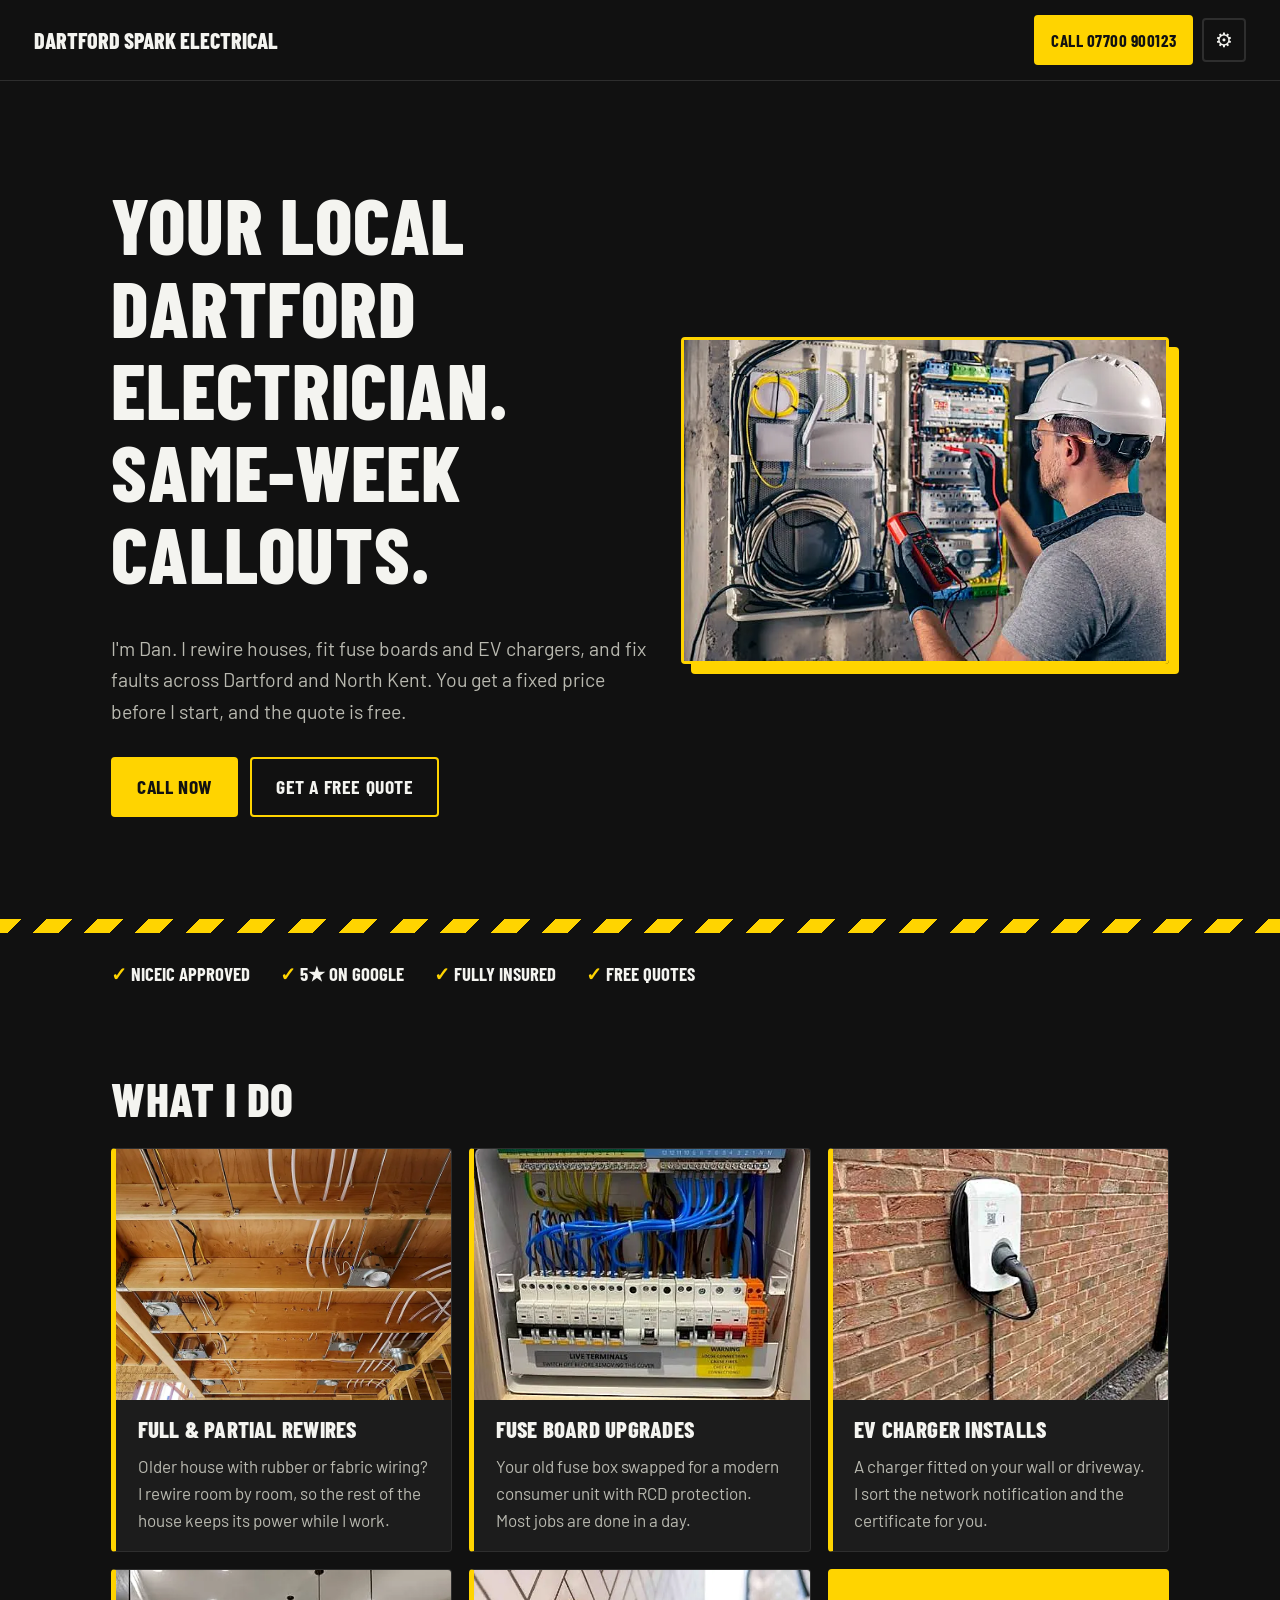
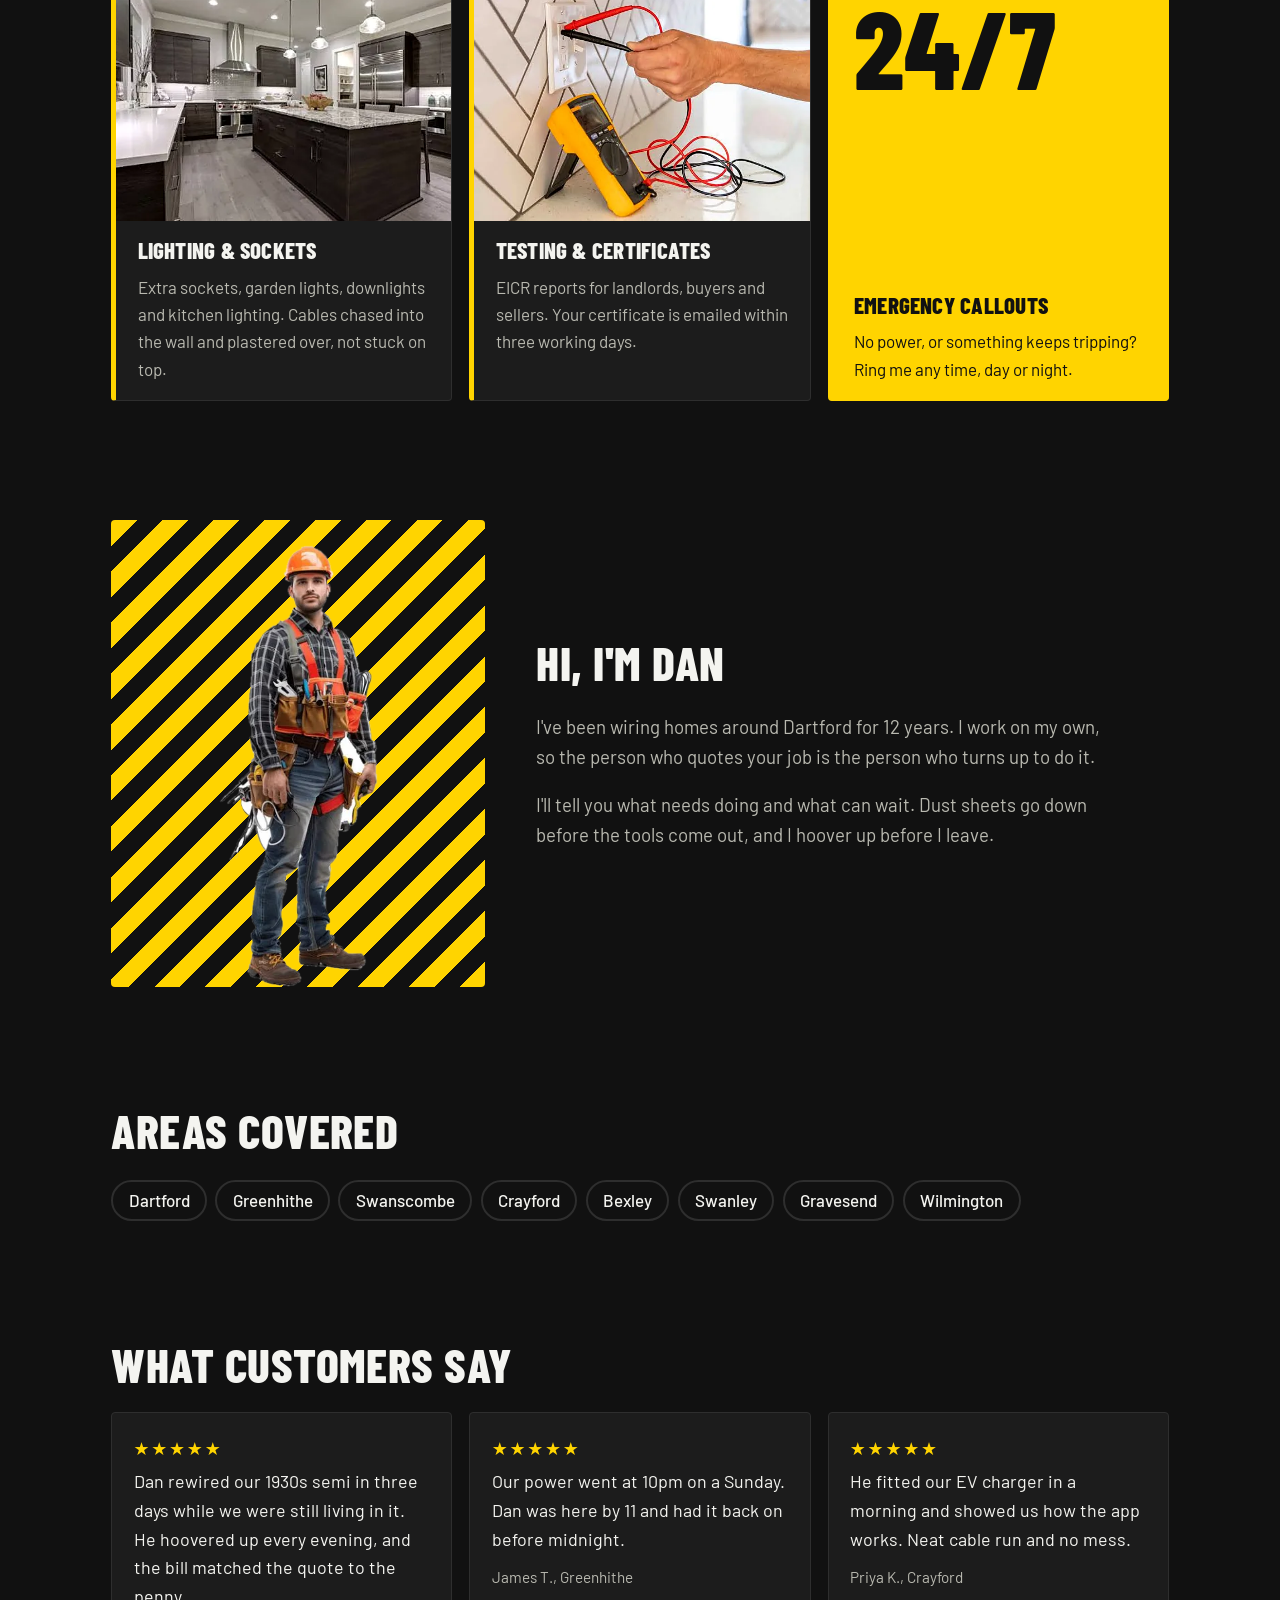
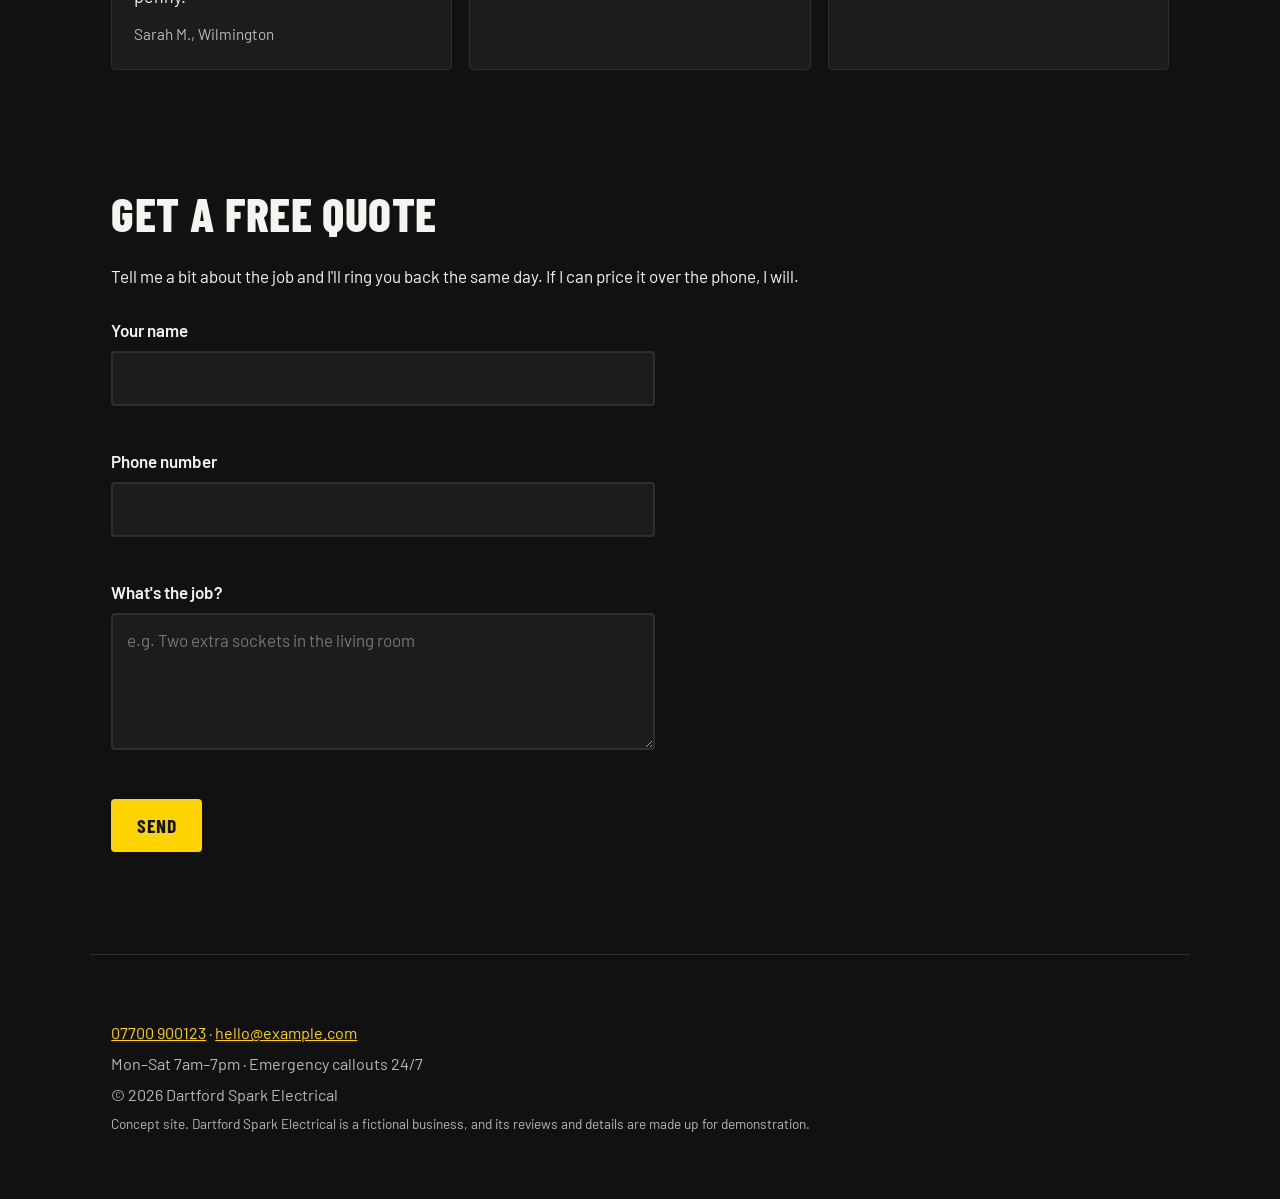
==== dartford-spark/index.html @ 2b844f38 "Add websites folder with Dartford Spark demo" ====
<!DOCTYPE html>
<html lang="en">
<head>
  <meta charset="UTF-8">
  <meta name="viewport" content="width=device-width, initial-scale=1.0">
  <title>Dartford Spark Electrical | Local Electrician in Dartford</title>
  <meta name="description" content="Friendly, fully insured local electrician covering Dartford and North Kent. Rewires, fuse boards, EV chargers and 24/7 emergency callouts. Free quotes.">
  <link rel="preconnect" href="https://fonts.googleapis.com">
  <link rel="preconnect" href="https://fonts.gstatic.com" crossorigin>
  <link href="https://fonts.googleapis.com/css2?family=Barlow:wght@400;500;600&family=Barlow+Condensed:wght@600;700;800&display=swap" rel="stylesheet">
  <meta name="theme-color" content="#111111">
  <link rel="icon" href="data:image/svg+xml,%3Csvg xmlns='http://www.w3.org/2000/svg' viewBox='0 0 32 32'%3E%3Crect width='32' height='32' rx='4' fill='%23111'/%3E%3Cpath d='M18 3 7 18h7l-2 11 11-15h-7z' fill='%23ffd400'/%3E%3C/svg%3E">
  <link rel="stylesheet" href="style.css">
  <script src="script.js" defer></script>
</head>
<body>

  <a href="#main" class="skip-link">Skip to content</a>

  <header class="site-header">
    <a href="#" class="logo">Dartford Spark Electrical</a>
    <div class="header-actions">
      <a href="tel:+447700900123" class="btn btn-call">Call 07700 900123</a>
      <button type="button" class="btn-settings" id="settings-toggle" aria-expanded="false" aria-controls="settings-panel" aria-label="Display settings">⚙</button>
    </div>

    <div class="settings-panel" id="settings-panel" hidden>
      <h2 class="settings-title">Display settings</h2>

      <fieldset>
        <legend>Theme</legend>
        <label><input type="radio" name="theme" value="dark"> Dark</label>
        <label><input type="radio" name="theme" value="light"> Light</label>
      </fieldset>

      <fieldset>
        <legend>Text size</legend>
        <label><input type="radio" name="textsize" value="normal"> Normal</label>
        <label><input type="radio" name="textsize" value="large"> Large</label>
      </fieldset>

      <fieldset>
        <legend>Motion</legend>
        <label><input type="checkbox" name="reducemotion" id="reducemotion"> Reduce animations</label>
      </fieldset>

      <button type="button" class="btn btn-outline btn-small" id="settings-close">Done</button>
    </div>
  </header>

  <main id="main">

    <section class="hero">
      <div class="hero-text">
      <h1>Your local Dartford electrician. Same-week callouts.</h1>
      <p class="hero-sub">I'm Dan. I rewire houses, fit fuse boards and EV chargers, and fix faults across Dartford and North Kent. You get a fixed price before I start, and the quote is free.</p>
      <div class="hero-buttons">
        <a href="tel:+447700900123" class="btn btn-call">Call now</a>
        <a href="#quote" class="btn btn-outline">Get a free quote</a>
      </div>
      </div>
      <img class="hero-img" src="images/hero.webp" width="678" height="452" fetchpriority="high" alt="Electrician testing a fuse board with a multimeter">
    </section>

    <div class="hazard" aria-hidden="true"></div>

    <section class="trust">
      <ul>
        <li>NICEIC approved</li>
        <li>5★ on Google</li>
        <li>Fully insured</li>
        <li>Free quotes</li>
      </ul>
    </section>

    <section class="services" id="services">
      <h2>What I do</h2>
      <div class="service-grid">
        <article class="service-card">
          <img src="images/rewire.webp" width="800" height="600" alt="New wiring running through ceiling joists" loading="lazy">
          <h3>Full &amp; partial rewires</h3>
          <p>Older house with rubber or fabric wiring? I rewire room by room, so the rest of the house keeps its power while I work.</p>
        </article>
        <article class="service-card">
          <img src="images/fuseboard.webp" width="466" height="349" alt="Newly fitted consumer unit" loading="lazy">
          <h3>Fuse board upgrades</h3>
          <p>Your old fuse box swapped for a modern consumer unit with RCD protection. Most jobs are done in a day.</p>
        </article>
        <article class="service-card">
          <img src="images/ev-charger.webp" width="387" height="290" alt="Home EV charger fitted on a brick wall" loading="lazy">
          <h3>EV charger installs</h3>
          <p>A charger fitted on your wall or driveway. I sort the network notification and the certificate for you.</p>
        </article>
        <article class="service-card">
          <img src="images/lighting.webp" width="486" height="365" alt="Modern kitchen with pendant and down lights" loading="lazy">
          <h3>Lighting &amp; sockets</h3>
          <p>Extra sockets, garden lights, downlights and kitchen lighting. Cables chased into the wall and plastered over, not stuck on top.</p>
        </article>
        <article class="service-card">
          <img src="images/testing.webp" width="602" height="452" alt="Testing a socket with a multimeter" loading="lazy">
          <h3>Testing &amp; certificates</h3>
          <p>EICR reports for landlords, buyers and sellers. Your certificate is emailed within three working days.</p>
        </article>
        <article class="service-card service-card-emergency">
          <div class="emergency-badge" aria-hidden="true">24/7</div>
          <h3>Emergency callouts</h3>
          <p>No power, or something keeps tripping? Ring me any time, day or night.</p>
        </article>
      </div>
    </section>

    <section class="about" id="about">
      <div class="about-photo">
        <img src="images/about.webp" width="237" height="658" alt="Dan, the electrician behind Dartford Spark" loading="lazy">
      </div>
      <div class="about-text">
        <h2>Hi, I'm Dan</h2>
        <p>I've been wiring homes around Dartford for 12 years. I work on my own, so the person who quotes your job is the person who turns up to do it.</p>
        <p>I'll tell you what needs doing and what can wait. Dust sheets go down before the tools come out, and I hoover up before I leave.</p>
      </div>
    </section>

    <section class="areas" id="areas">
      <h2>Areas covered</h2>
      <ul class="area-list">
        <li>Dartford</li>
        <li>Greenhithe</li>
        <li>Swanscombe</li>
        <li>Crayford</li>
        <li>Bexley</li>
        <li>Swanley</li>
        <li>Gravesend</li>
        <li>Wilmington</li>
      </ul>
    </section>

    <section class="reviews" id="reviews">
      <h2>What customers say</h2>
      <blockquote class="review">
        <p>Dan rewired our 1930s semi in three days while we were still living in it. He hoovered up every evening, and the bill matched the quote to the penny.</p>
        <cite>Sarah M., Wilmington</cite>
      </blockquote>
      <blockquote class="review">
        <p>Our power went at 10pm on a Sunday. Dan was here by 11 and had it back on before midnight.</p>
        <cite>James T., Greenhithe</cite>
      </blockquote>
      <blockquote class="review">
        <p>He fitted our EV charger in a morning and showed us how the app works. Neat cable run and no mess.</p>
        <cite>Priya K., Crayford</cite>
      </blockquote>
    </section>

    <section class="quote" id="quote">
      <h2>Get a free quote</h2>
      <p>Tell me a bit about the job and I'll ring you back the same day. If I can price it over the phone, I will.</p>
      <form action="https://formspree.io/f/xzedyzlo" method="POST" class="quote-form" id="quote-form" novalidate>
        <input type="hidden" name="_subject" value="New quote request from the website">
        <input type="text" name="_gotcha" class="trap" tabindex="-1" autocomplete="off" aria-hidden="true">
        <label for="name">Your name</label>
        <input type="text" id="name" name="name" autocomplete="name" required aria-describedby="name-error">
        <p class="field-error" id="name-error"></p>

        <label for="phone">Phone number</label>
        <input type="tel" id="phone" name="phone" autocomplete="tel" inputmode="tel" required aria-describedby="phone-error">
        <p class="field-error" id="phone-error"></p>

        <label for="job">What's the job?</label>
        <textarea id="job" name="job" rows="4" required aria-describedby="job-error" placeholder="e.g. Two extra sockets in the living room"></textarea>
        <p class="field-error" id="job-error"></p>

        <button type="submit" class="btn btn-call">Send</button>
        <p class="form-message" id="form-message" aria-live="polite"></p>
      </form>
    </section>

  </main>

  <footer class="site-footer">
    <p><a href="tel:+447700900123">07700 900123</a> · <a href="mailto:hello@example.com">hello@example.com</a></p>
    <p>Mon–Sat 7am–7pm · Emergency callouts 24/7</p>
    <p>© <span id="year">2026</span> Dartford Spark Electrical</p>
    <p class="demo-note">Concept site. Dartford Spark Electrical is a fictional business, and its reviews and details are made up for demonstration.</p>
  </footer>

</body>
</html>
---- dartford-spark/style.css ----
:root {
  --bg: #111111;
  --surface: #1c1c1c;
  --text: #f4f4f0;
  --muted: #b9b9b0;
  --border: #2e2e2e;
  --yellow: #ffd400;
  --on-yellow: #111111;
  --accent-text: #ffd400;
  --focus: #ffd400;
  --outline-border: #ffd400;
  --error: #ff8a7a;
  --stripes: repeating-linear-gradient(-45deg, var(--yellow) 0 18px, #111111 18px 36px);

  --font-head: "Barlow Condensed", "Arial Narrow", sans-serif;
  --font-body: "Barlow", system-ui, sans-serif;
  --base-size: 17px;
  --radius: 4px;
  --speed: 0.2s;
  --max: 1100px;
}

:root[data-theme="light"] {
  --bg: #f7f6f1;
  --surface: #ffffff;
  --text: #141414;
  --muted: #4d4d48;
  --border: #d4d2c9;
  --accent-text: #7a6000;
  --focus: #111111;
  --outline-border: #111111;
  --error: #b3261e;
}

:root[data-textsize="large"] { --base-size: 20px; }

:root[data-motion="reduce"] { --speed: 0s; scroll-behavior: auto; }
@media (prefers-reduced-motion: reduce) {
  :root { --speed: 0s; scroll-behavior: auto; }
}

*, *::before, *::after { box-sizing: border-box; }

html {
  font-size: var(--base-size);
  scroll-behavior: smooth;
  scroll-padding-top: 5rem;
}

body {
  margin: 0;
  background: var(--bg);
  color: var(--text);
  font-family: var(--font-body);
  line-height: 1.6;
  transition: background var(--speed), color var(--speed);
}

h1, h2, h3 {
  font-family: var(--font-head);
  font-weight: 800;
  line-height: 1.05;
  text-transform: uppercase;
  letter-spacing: 0.01em;
  margin: 0 0 0.5em;
}
h1 { font-size: clamp(2.4rem, 9vw, 4.6rem); }
h2 { font-size: clamp(1.8rem, 6vw, 2.8rem); }
h3 { font-size: 1.35rem; }

a { color: var(--accent-text); }
img { max-width: 100%; }

:focus-visible {
  outline: 3px solid var(--focus);
  outline-offset: 3px;
}

.skip-link {
  position: absolute;
  left: 1rem;
  top: -4rem;
  z-index: 20;
  background: var(--yellow);
  color: var(--on-yellow);
  font-weight: 600;
  padding: 0.6rem 1rem;
  border-radius: var(--radius);
}
.skip-link:focus { top: 0.75rem; }

main > section,
.site-footer {
  padding: 3.5rem 1.25rem;
  max-width: var(--max);
  margin: 0 auto;
}

.btn {
  display: inline-block;
  font-family: var(--font-head);
  font-weight: 700;
  font-size: 1.15rem;
  text-transform: uppercase;
  text-decoration: none;
  letter-spacing: 0.03em;
  padding: 0.75rem 1.4rem;
  border-radius: var(--radius);
  border: 2px solid var(--yellow);
  cursor: pointer;
  transition: transform var(--speed), background var(--speed), color var(--speed);
}
.btn:hover { transform: translateY(-2px); }
.btn-call { background: var(--yellow); color: var(--on-yellow); }
.btn-outline { background: transparent; color: var(--text); border-color: var(--outline-border); }
.btn-outline:hover { background: var(--yellow); color: var(--on-yellow); border-color: var(--yellow); }
.btn-small { font-size: 1rem; padding: 0.5rem 1rem; }

.site-header {
  position: sticky;
  top: 0;
  z-index: 10;
  display: flex;
  align-items: center;
  justify-content: space-between;
  gap: 0.75rem;
  padding: 0.75rem 1.25rem;
  background: var(--bg);
  border-bottom: 1px solid var(--border);
}
.logo {
  font-family: var(--font-head);
  font-weight: 800;
  font-size: 1.3rem;
  text-transform: uppercase;
  text-decoration: none;
  color: var(--text);
  line-height: 1;
}
.header-actions { display: flex; align-items: center; gap: 0.5rem; }
.header-actions .btn { font-size: 1rem; padding: 0.55rem 0.9rem; }

@media (max-width: 420px) {
  .header-actions .btn-call { font-size: 0; }
  .header-actions .btn-call::after { content: "Call"; font-size: 1rem; }
}

.btn-settings {
  background: transparent;
  color: var(--text);
  border: 2px solid var(--border);
  border-radius: var(--radius);
  font-size: 1.2rem;
  width: 2.6rem;
  height: 2.6rem;
  cursor: pointer;
}
.btn-settings[aria-expanded="true"] { border-color: var(--outline-border); }

.settings-panel {
  position: absolute;
  top: 100%;
  right: 1.25rem;
  width: min(18rem, calc(100vw - 2.5rem));
  background: var(--surface);
  border: 2px solid var(--outline-border);
  border-radius: var(--radius);
  padding: 1.1rem 1.25rem;
  box-shadow: 0 12px 30px rgba(0, 0, 0, 0.35);
}
.settings-panel[hidden] { display: none; }
.settings-title { font-size: 1.4rem; }
.settings-panel fieldset { border: none; padding: 0; margin: 0 0 1rem; }
.settings-panel legend {
  font-weight: 600;
  color: var(--muted);
  font-size: 0.85rem;
  text-transform: uppercase;
  letter-spacing: 0.05em;
  margin-bottom: 0.3rem;
}
.settings-panel label { display: block; padding: 0.2rem 0; cursor: pointer; }
.settings-panel input { accent-color: var(--yellow); margin-right: 0.4rem; }

.hero {
  display: grid;
  gap: 2rem;
  align-items: center;
  padding-top: 4rem;
  padding-bottom: 4rem;
}
.hero h1 { max-width: 14ch; }
.hero-sub {
  font-size: 1.15rem;
  color: var(--muted);
  max-width: 34rem;
  margin: 0 0 1.75rem;
}
.hero-buttons { display: flex; flex-wrap: wrap; gap: 0.75rem; }
.hero-img {
  display: block;
  width: 100%;
  height: auto;
  border-radius: var(--radius);
  border: 3px solid var(--yellow);
  box-shadow: 10px 10px 0 var(--yellow);
}

.hazard { height: 14px; background: var(--stripes); }

.trust { padding-top: 1.5rem; padding-bottom: 1.5rem; }
.trust ul {
  list-style: none;
  margin: 0;
  padding: 0;
  display: flex;
  flex-wrap: wrap;
  gap: 0.6rem 1.75rem;
  font-family: var(--font-head);
  font-weight: 700;
  font-size: 1.1rem;
  text-transform: uppercase;
}
.trust li::before { content: "✓ "; color: var(--accent-text); }

.service-grid { display: grid; grid-template-columns: 1fr; gap: 1rem; }
.service-card {
  overflow: hidden;
  background: var(--surface);
  border: 1px solid var(--border);
  border-left: 5px solid var(--yellow);
  border-radius: var(--radius);
  padding: 1.25rem 1.25rem 1rem;
}
.service-card img {
  display: block;
  width: calc(100% + 2.5rem);
  max-width: none;
  height: auto;
  aspect-ratio: 4 / 3;
  object-fit: cover;
  margin: -1.25rem -1.25rem 1rem;
}
.service-card p { margin: 0; color: var(--muted); }

.service-card-emergency {
  display: flex;
  flex-direction: column;
  background: var(--yellow);
  border-color: var(--yellow);
  color: var(--on-yellow);
}
.service-card-emergency p { color: var(--on-yellow); }
.emergency-badge {
  font-family: var(--font-head);
  font-weight: 800;
  font-size: clamp(4rem, 14vw, 6.5rem);
  line-height: 1;
  margin-bottom: auto;
  padding-bottom: 1rem;
}

.about { display: grid; gap: 1.5rem; }
.about-photo {
  display: flex;
  justify-content: center;
  max-width: 22rem;
  padding-top: 1.5rem;
  background: var(--stripes);
  border-radius: var(--radius);
}
.about-photo img { display: block; max-height: 26rem; width: auto; height: auto; }
.about-text p { color: var(--muted); max-width: 34rem; font-size: 1.1rem; }

.area-list {
  list-style: none;
  padding: 0;
  margin: 0;
  display: flex;
  flex-wrap: wrap;
  gap: 0.5rem;
}
.area-list li {
  border: 2px solid var(--border);
  border-radius: 999px;
  padding: 0.3rem 0.9rem;
  font-weight: 500;
}

.reviews { display: grid; gap: 1rem; }
.reviews h2 { margin-bottom: 0.25rem; }
.review {
  margin: 0;
  background: var(--surface);
  border-radius: var(--radius);
  padding: 1.25rem;
  border: 1px solid var(--border);
}
.review p { margin: 0 0 0.6rem; font-size: 1.05rem; }
.review p::before {
  content: "★★★★★";
  display: block;
  color: var(--accent-text);
  letter-spacing: 0.1em;
  margin-bottom: 0.3rem;
}
.review cite { color: var(--muted); font-style: normal; font-size: 0.9rem; }

.quote-form { display: grid; gap: 0.4rem; max-width: 32rem; }
.quote-form label { font-weight: 600; margin-top: 0.6rem; }
.quote-form input,
.quote-form textarea {
  font: inherit;
  color: var(--text);
  background: var(--surface);
  border: 2px solid var(--border);
  border-radius: var(--radius);
  padding: 0.7rem 0.8rem;
}
.quote-form input:focus,
.quote-form textarea:focus { border-color: var(--focus); outline: none; }
.quote-form [aria-invalid="true"] { border-color: var(--error); }
.field-error { margin: 0; min-height: 1.2em; font-size: 0.9rem; font-weight: 600; color: var(--error); }
.quote-form button { margin-top: 1rem; justify-self: start; }
.form-message { min-height: 1.6em; margin: 0.5rem 0 0; font-weight: 600; color: var(--accent-text); }
.form-message.is-error { color: var(--error); }
.quote-form button:disabled { opacity: 0.6; cursor: wait; }
.trap { position: absolute; left: -9999px; }

.site-footer {
  border-top: 1px solid var(--border);
  color: var(--muted);
  font-size: 0.95rem;
}
.site-footer p { margin: 0.3rem 0; }
.demo-note { font-size: 0.8rem; margin-top: 0.8rem; }

@media (min-width: 640px) {
  .service-grid { grid-template-columns: repeat(2, 1fr); }
  .reviews { grid-template-columns: repeat(3, 1fr); }
  .reviews h2 { grid-column: 1 / -1; }
}

@media (min-width: 860px) {
  .hero { grid-template-columns: 1.1fr 1fr; }
  .about { grid-template-columns: 22rem 1fr; gap: 3rem; align-items: center; }
}

@media (min-width: 960px) {
  .service-grid { grid-template-columns: repeat(3, 1fr); }
  .hero { padding-top: 6rem; padding-bottom: 6rem; }
  .site-header { padding: 0.9rem 2rem; }
}
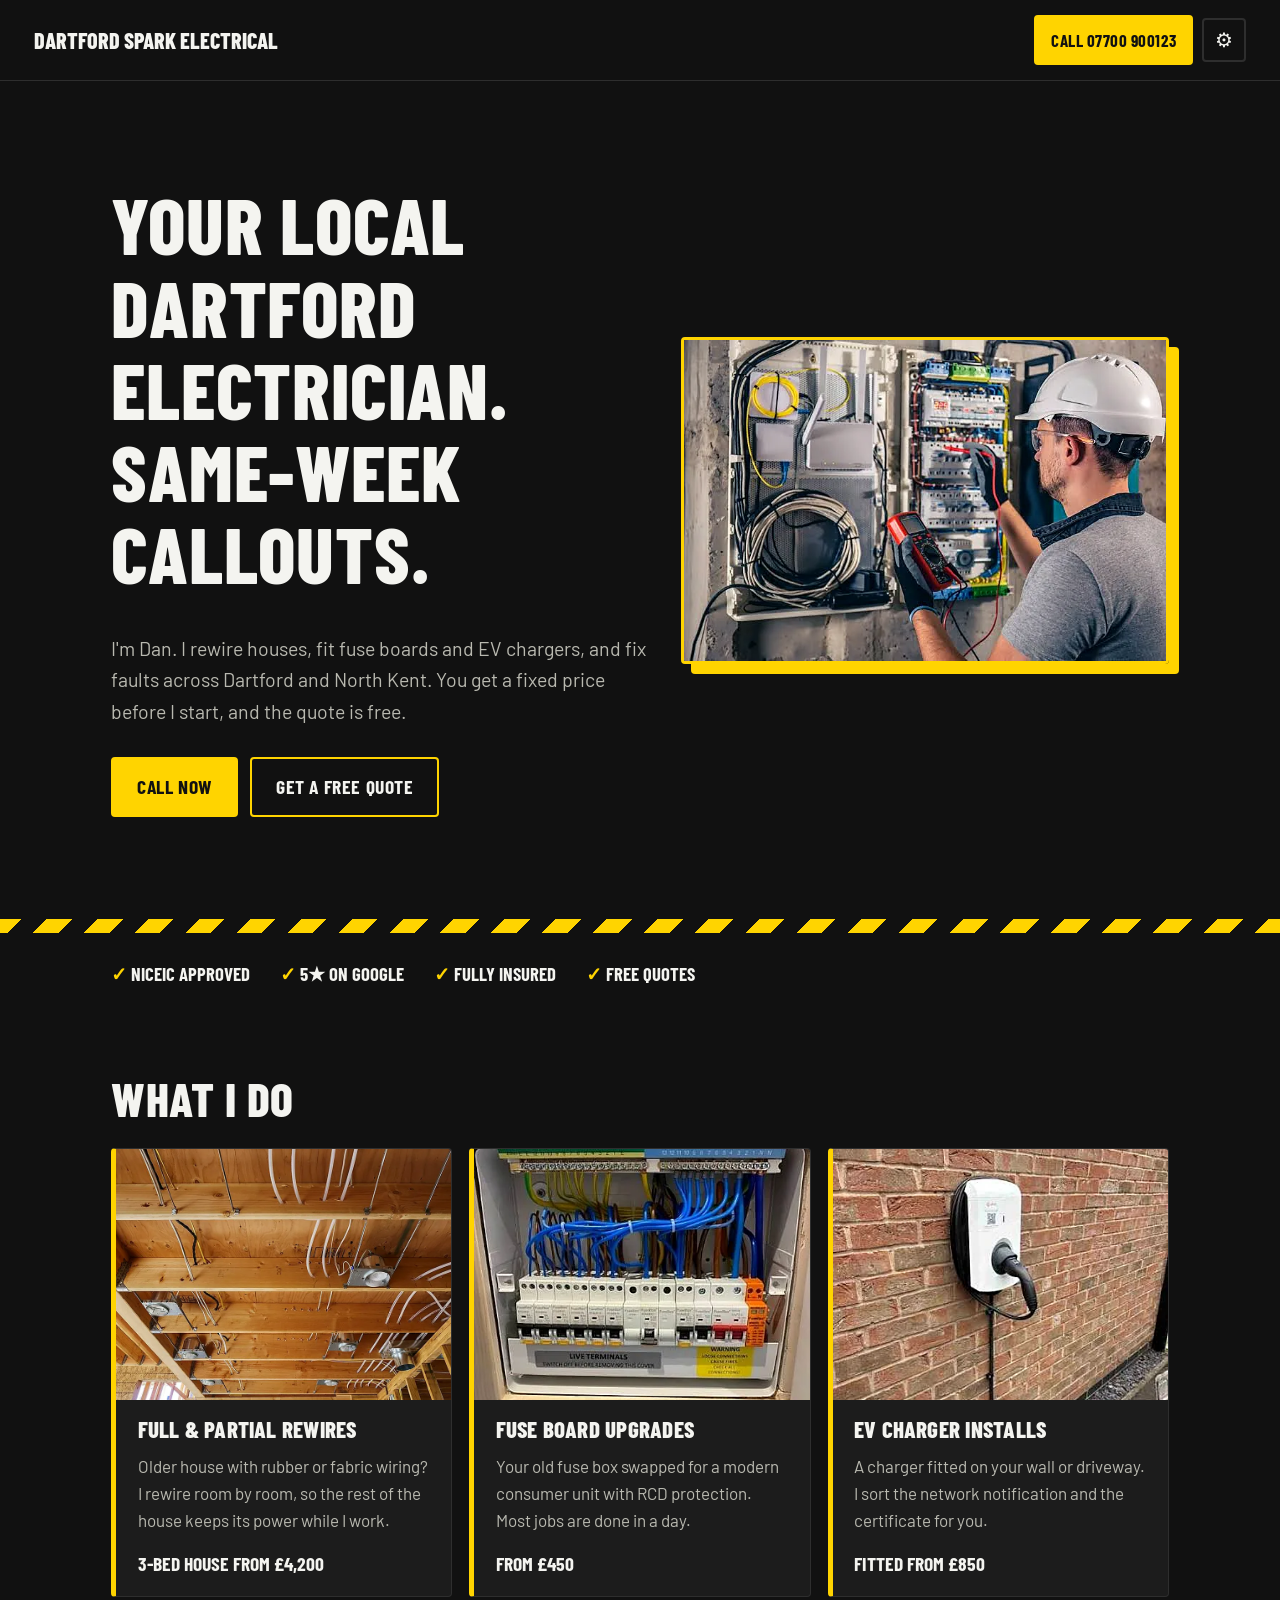
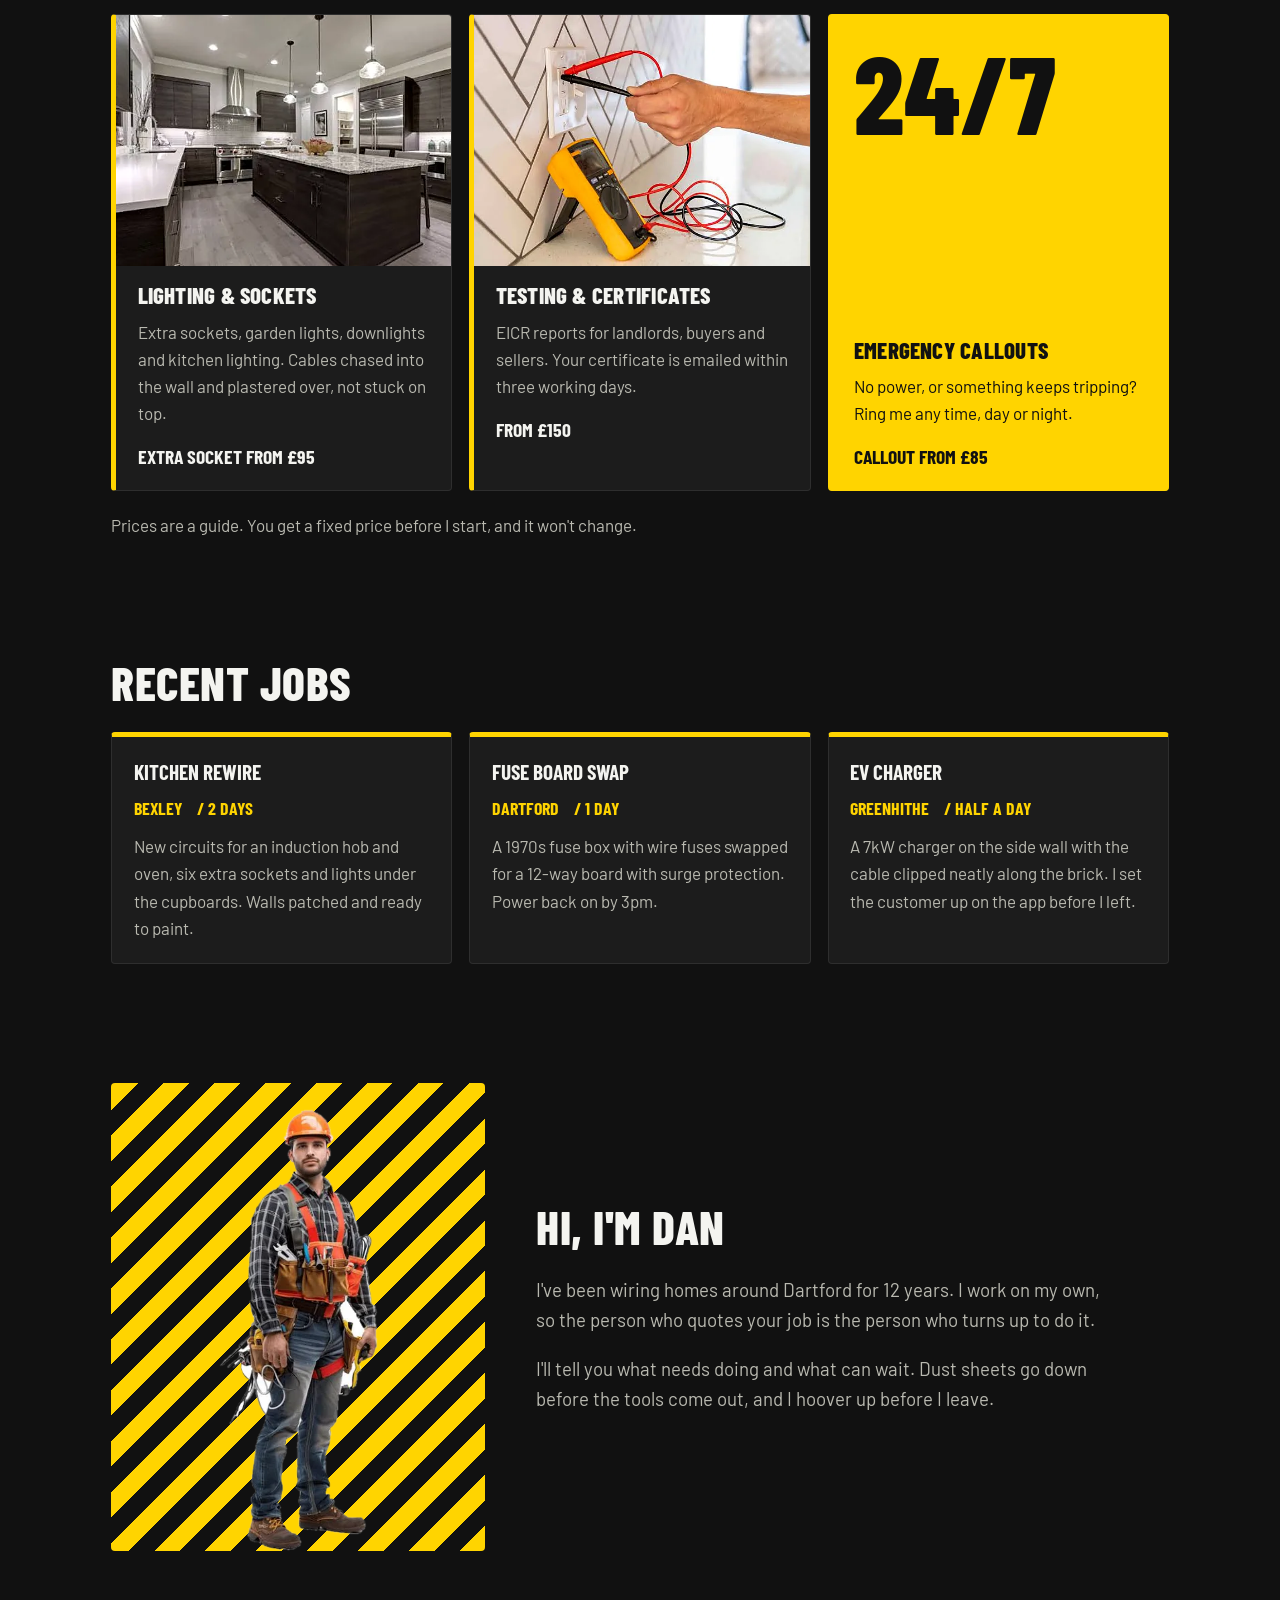
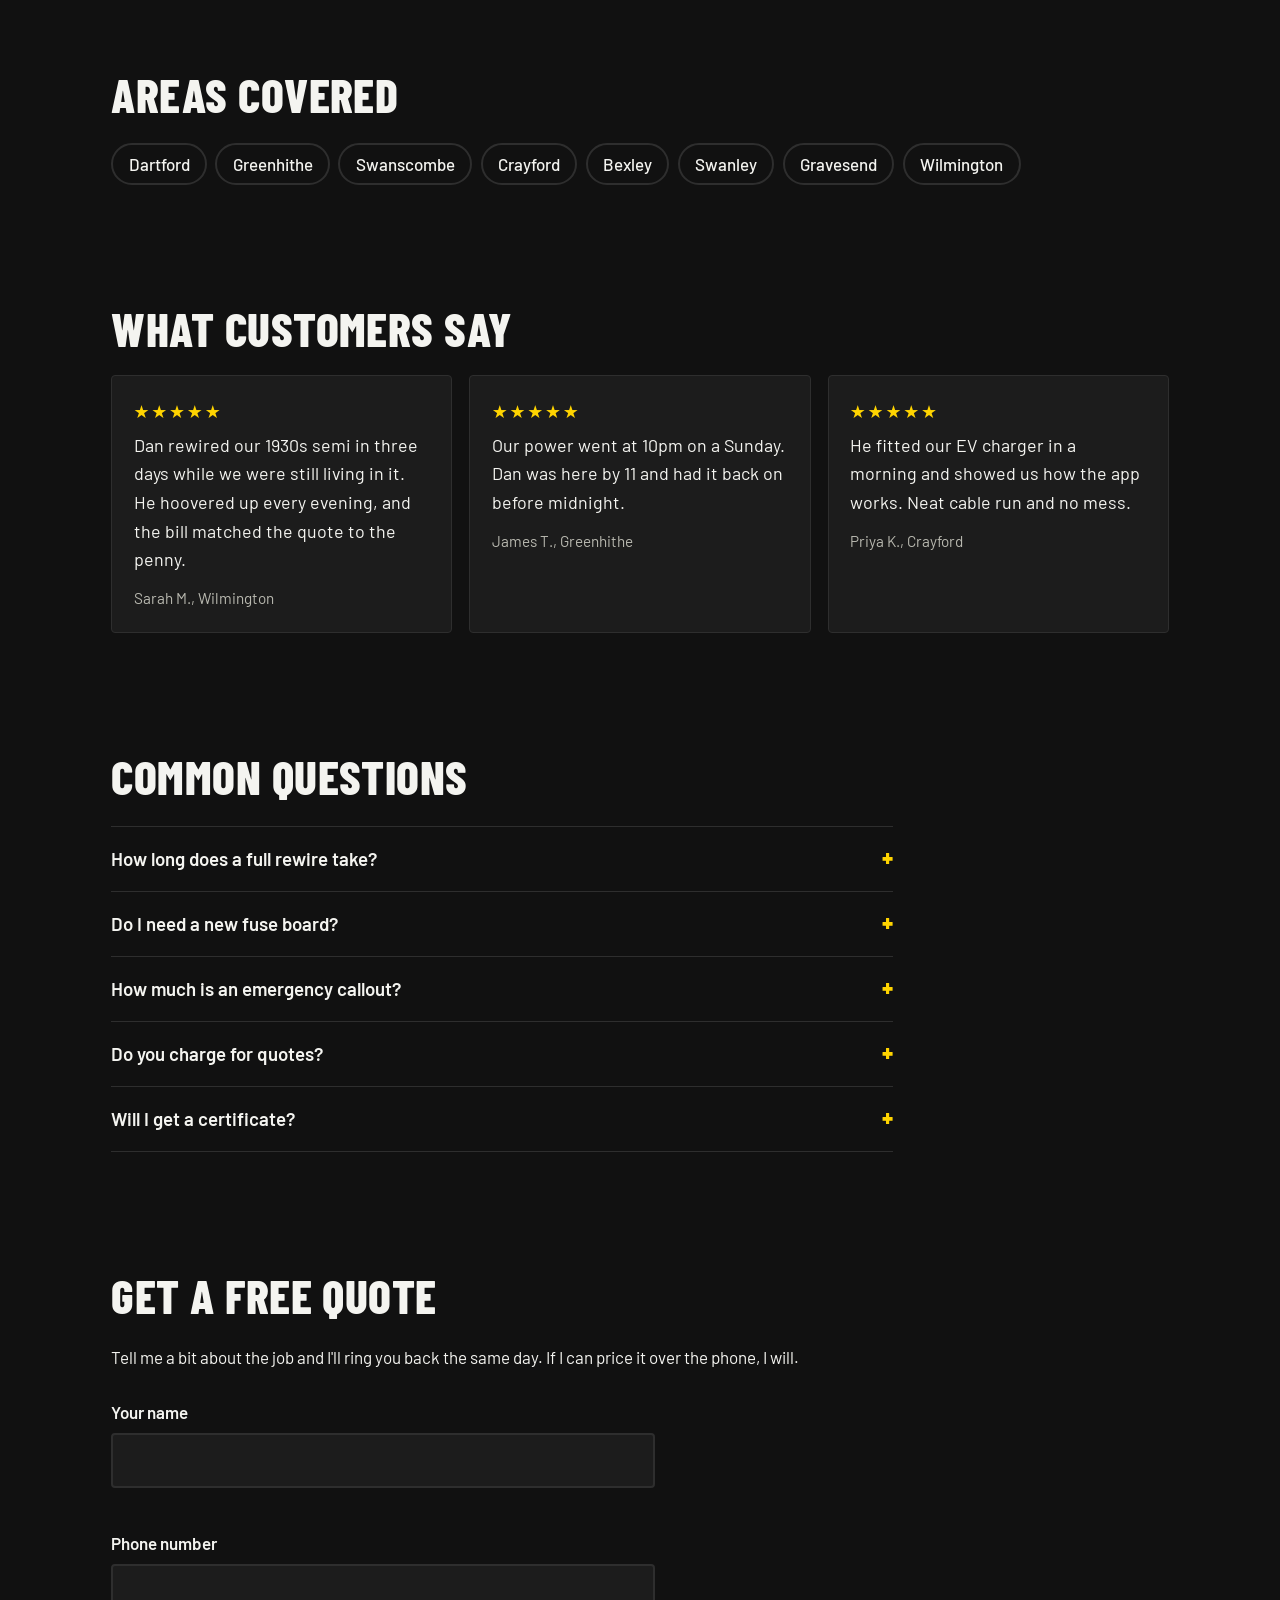
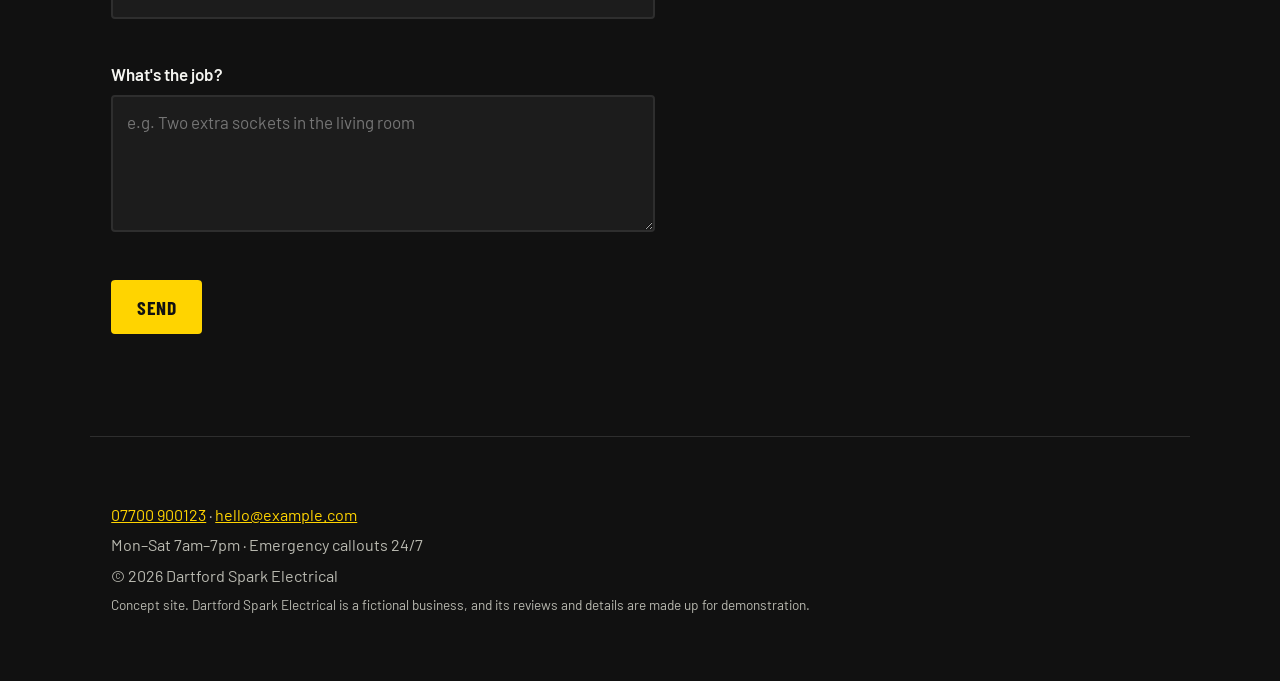
==== commit 4708b701: "what you changed" ====
--- a/dartford-spark/index.html
+++ b/dartford-spark/index.html
@@ -11,6 +11,30 @@
   <meta name="theme-color" content="#111111">
   <link rel="icon" href="data:image/svg+xml,%3Csvg xmlns='http://www.w3.org/2000/svg' viewBox='0 0 32 32'%3E%3Crect width='32' height='32' rx='4' fill='%23111'/%3E%3Cpath d='M18 3 7 18h7l-2 11 11-15h-7z' fill='%23ffd400'/%3E%3C/svg%3E">
   <link rel="stylesheet" href="style.css">
+  <script type="application/ld+json">
+  {
+    "@context": "https://schema.org",
+    "@type": "Electrician",
+    "name": "Dartford Spark Electrical",
+    "description": "Local electrician covering Dartford and North Kent. Rewires, fuse board upgrades, EV chargers, lighting, EICR testing and 24/7 emergency callouts.",
+    "telephone": "+447700900123",
+    "email": "hello@example.com",
+    "priceRange": "££",
+    "address": {
+      "@type": "PostalAddress",
+      "addressLocality": "Dartford",
+      "addressRegion": "Kent",
+      "addressCountry": "GB"
+    },
+    "areaServed": ["Dartford", "Greenhithe", "Swanscombe", "Crayford", "Bexley", "Swanley", "Gravesend", "Wilmington"],
+    "openingHoursSpecification": [{
+      "@type": "OpeningHoursSpecification",
+      "dayOfWeek": ["Monday", "Tuesday", "Wednesday", "Thursday", "Friday", "Saturday"],
+      "opens": "07:00",
+      "closes": "19:00"
+    }]
+  }
+  </script>
   <script src="script.js" defer></script>
 </head>
 <body>
@@ -80,33 +104,58 @@
           <img src="images/rewire.webp" width="800" height="600" alt="New wiring running through ceiling joists" loading="lazy">
           <h3>Full &amp; partial rewires</h3>
           <p>Older house with rubber or fabric wiring? I rewire room by room, so the rest of the house keeps its power while I work.</p>
+          <p class="price">3-bed house from £4,200</p>
         </article>
         <article class="service-card">
           <img src="images/fuseboard.webp" width="466" height="349" alt="Newly fitted consumer unit" loading="lazy">
           <h3>Fuse board upgrades</h3>
           <p>Your old fuse box swapped for a modern consumer unit with RCD protection. Most jobs are done in a day.</p>
+          <p class="price">From £450</p>
         </article>
         <article class="service-card">
           <img src="images/ev-charger.webp" width="387" height="290" alt="Home EV charger fitted on a brick wall" loading="lazy">
           <h3>EV charger installs</h3>
           <p>A charger fitted on your wall or driveway. I sort the network notification and the certificate for you.</p>
+          <p class="price">Fitted from £850</p>
         </article>
         <article class="service-card">
           <img src="images/lighting.webp" width="486" height="365" alt="Modern kitchen with pendant and down lights" loading="lazy">
           <h3>Lighting &amp; sockets</h3>
           <p>Extra sockets, garden lights, downlights and kitchen lighting. Cables chased into the wall and plastered over, not stuck on top.</p>
+          <p class="price">Extra socket from £95</p>
         </article>
         <article class="service-card">
           <img src="images/testing.webp" width="602" height="452" alt="Testing a socket with a multimeter" loading="lazy">
           <h3>Testing &amp; certificates</h3>
           <p>EICR reports for landlords, buyers and sellers. Your certificate is emailed within three working days.</p>
+          <p class="price">From £150</p>
         </article>
         <article class="service-card service-card-emergency">
           <div class="emergency-badge" aria-hidden="true">24/7</div>
           <h3>Emergency callouts</h3>
           <p>No power, or something keeps tripping? Ring me any time, day or night.</p>
-        </article>
-      </div>
+          <p class="price">Callout from £85</p>
+        </article>
+      </div>
+      <p class="price-note">Prices are a guide. You get a fixed price before I start, and it won't change.</p>
+    </section>
+
+    <section class="jobs" id="jobs">
+      <h2>Recent jobs</h2>
+      <ol class="job-list">
+        <li class="job">
+          <p class="job-meta"><span>Kitchen rewire</span><span>Bexley</span><span>2 days</span></p>
+          <p>New circuits for an induction hob and oven, six extra sockets and lights under the cupboards. Walls patched and ready to paint.</p>
+        </li>
+        <li class="job">
+          <p class="job-meta"><span>Fuse board swap</span><span>Dartford</span><span>1 day</span></p>
+          <p>A 1970s fuse box with wire fuses swapped for a 12-way board with surge protection. Power back on by 3pm.</p>
+        </li>
+        <li class="job">
+          <p class="job-meta"><span>EV charger</span><span>Greenhithe</span><span>Half a day</span></p>
+          <p>A 7kW charger on the side wall with the cable clipped neatly along the brick. I set the customer up on the app before I left.</p>
+        </li>
+      </ol>
     </section>
 
     <section class="about" id="about">
@@ -150,6 +199,30 @@
       </blockquote>
     </section>
 
+    <section class="faq" id="faq">
+      <h2>Common questions</h2>
+      <details>
+        <summary>How long does a full rewire take?</summary>
+        <p>A 3-bed house usually takes five to seven days. I work room by room, so you can keep living there while I do it.</p>
+      </details>
+      <details>
+        <summary>Do I need a new fuse board?</summary>
+        <p>If yours has wire fuses, no RCD switches, or a plastic case and it's older than about 2016, it's probably time. I'll look at it for free when I come round to quote.</p>
+      </details>
+      <details>
+        <summary>How much is an emergency callout?</summary>
+        <p>From £85, which covers the first hour. I'll tell you the price on the phone before I set off, so there are no surprises.</p>
+      </details>
+      <details>
+        <summary>Do you charge for quotes?</summary>
+        <p>No. Quotes are free and there's no pressure to book.</p>
+      </details>
+      <details>
+        <summary>Will I get a certificate?</summary>
+        <p>Yes. Any work that needs one gets a certificate, and I register it with building control for you. Keep it safe, because you'll need it when you sell the house.</p>
+      </details>
+    </section>
+
     <section class="quote" id="quote">
       <h2>Get a free quote</h2>
       <p>Tell me a bit about the job and I'll ring you back the same day. If I can price it over the phone, I will.</p>
@@ -175,6 +248,11 @@
 
   </main>
 
+  <nav class="call-bar" aria-label="Quick contact">
+    <a href="tel:+447700900123" class="call-bar-call">Call Dan</a>
+    <a href="https://wa.me/447700900123?text=Hi%20Dan%2C%20I%27d%20like%20a%20quote%20for%20some%20electrical%20work." class="call-bar-wa">WhatsApp</a>
+  </nav>
+
   <footer class="site-footer">
     <p><a href="tel:+447700900123">07700 900123</a> · <a href="mailto:hello@example.com">hello@example.com</a></p>
     <p>Mon–Sat 7am–7pm · Emergency callouts 24/7</p>
--- a/dartford-spark/style.css
+++ b/dartford-spark/style.css
@@ -140,10 +140,6 @@
 .header-actions { display: flex; align-items: center; gap: 0.5rem; }
 .header-actions .btn { font-size: 1rem; padding: 0.55rem 0.9rem; }
 
-@media (max-width: 420px) {
-  .header-actions .btn-call { font-size: 0; }
-  .header-actions .btn-call::after { content: "Call"; font-size: 1rem; }
-}
 
 .btn-settings {
   background: transparent;
@@ -242,6 +238,16 @@
   margin: -1.25rem -1.25rem 1rem;
 }
 .service-card p { margin: 0; color: var(--muted); }
+.service-card .price {
+  margin-top: 0.8rem;
+  font-family: var(--font-head);
+  font-weight: 700;
+  font-size: 1.15rem;
+  text-transform: uppercase;
+  color: var(--text);
+}
+.service-card-emergency .price { color: var(--on-yellow); }
+.price-note { margin: 1.25rem 0 0; color: var(--muted); }
 
 .service-card-emergency {
   display: flex;
@@ -259,6 +265,30 @@
   margin-bottom: auto;
   padding-bottom: 1rem;
 }
+
+.job-list { list-style: none; padding: 0; margin: 0; display: grid; gap: 1rem; }
+.job {
+  background: var(--surface);
+  border: 1px solid var(--border);
+  border-top: 5px solid var(--yellow);
+  border-radius: var(--radius);
+  padding: 1.1rem 1.25rem 1.25rem;
+}
+.job p { margin: 0; color: var(--muted); }
+.job .job-meta {
+  display: flex;
+  flex-wrap: wrap;
+  gap: 0.3rem 0.9rem;
+  margin-bottom: 0.6rem;
+  font-family: var(--font-head);
+  font-weight: 700;
+  font-size: 1.05rem;
+  text-transform: uppercase;
+  color: var(--text);
+}
+.job-meta span:first-child { flex-basis: 100%; font-size: 1.25rem; }
+.job-meta span + span { color: var(--accent-text); }
+.job-meta span + span + span::before { content: "/ "; }
 
 .about { display: grid; gap: 1.5rem; }
 .about-photo {
@@ -305,6 +335,33 @@
   margin-bottom: 0.3rem;
 }
 .review cite { color: var(--muted); font-style: normal; font-size: 0.9rem; }
+
+.faq details {
+  border-bottom: 1px solid var(--border);
+  max-width: 46rem;
+}
+.faq details:first-of-type { border-top: 1px solid var(--border); }
+.faq summary {
+  cursor: pointer;
+  list-style: none;
+  display: flex;
+  justify-content: space-between;
+  gap: 1rem;
+  padding: 1rem 0;
+  font-weight: 600;
+  font-size: 1.1rem;
+}
+.faq summary::-webkit-details-marker { display: none; }
+.faq summary::after {
+  content: "+";
+  font-family: var(--font-head);
+  font-weight: 800;
+  font-size: 1.5rem;
+  line-height: 1;
+  color: var(--accent-text);
+}
+.faq details[open] summary::after { content: "–"; }
+.faq details p { margin: 0 0 1.1rem; color: var(--muted); max-width: 40rem; }
 
 .quote-form { display: grid; gap: 0.4rem; max-width: 32rem; }
 .quote-form label { font-weight: 600; margin-top: 0.6rem; }
@@ -335,6 +392,41 @@
 .site-footer p { margin: 0.3rem 0; }
 .demo-note { font-size: 0.8rem; margin-top: 0.8rem; }
 
+.call-bar {
+  position: fixed;
+  left: 0;
+  right: 0;
+  bottom: 0;
+  z-index: 15;
+  display: grid;
+  grid-template-columns: 1fr 1fr;
+  border-top: 2px solid var(--yellow);
+}
+.call-bar a {
+  display: block;
+  padding: 0.95rem 0.5rem calc(0.95rem + env(safe-area-inset-bottom));
+  text-align: center;
+  text-decoration: none;
+  font-family: var(--font-head);
+  font-weight: 800;
+  font-size: 1.2rem;
+  text-transform: uppercase;
+  letter-spacing: 0.03em;
+}
+.call-bar-call { background: var(--yellow); color: var(--on-yellow); }
+.call-bar-wa { background: #111111; color: #ffffff; }
+.call-bar a:focus-visible { outline-offset: -5px; outline-color: #111111; }
+.call-bar-wa:focus-visible { outline-color: var(--yellow); }
+
+@media (max-width: 759px) {
+  body { padding-bottom: 4.5rem; }
+  .header-actions .btn-call { display: none; }
+}
+
+@media (min-width: 760px) {
+  .call-bar { display: none; }
+}
+
 @media (min-width: 640px) {
   .service-grid { grid-template-columns: repeat(2, 1fr); }
   .reviews { grid-template-columns: repeat(3, 1fr); }
@@ -344,6 +436,7 @@
 @media (min-width: 860px) {
   .hero { grid-template-columns: 1.1fr 1fr; }
   .about { grid-template-columns: 22rem 1fr; gap: 3rem; align-items: center; }
+  .job-list { grid-template-columns: repeat(3, 1fr); }
 }
 
 @media (min-width: 960px) {
